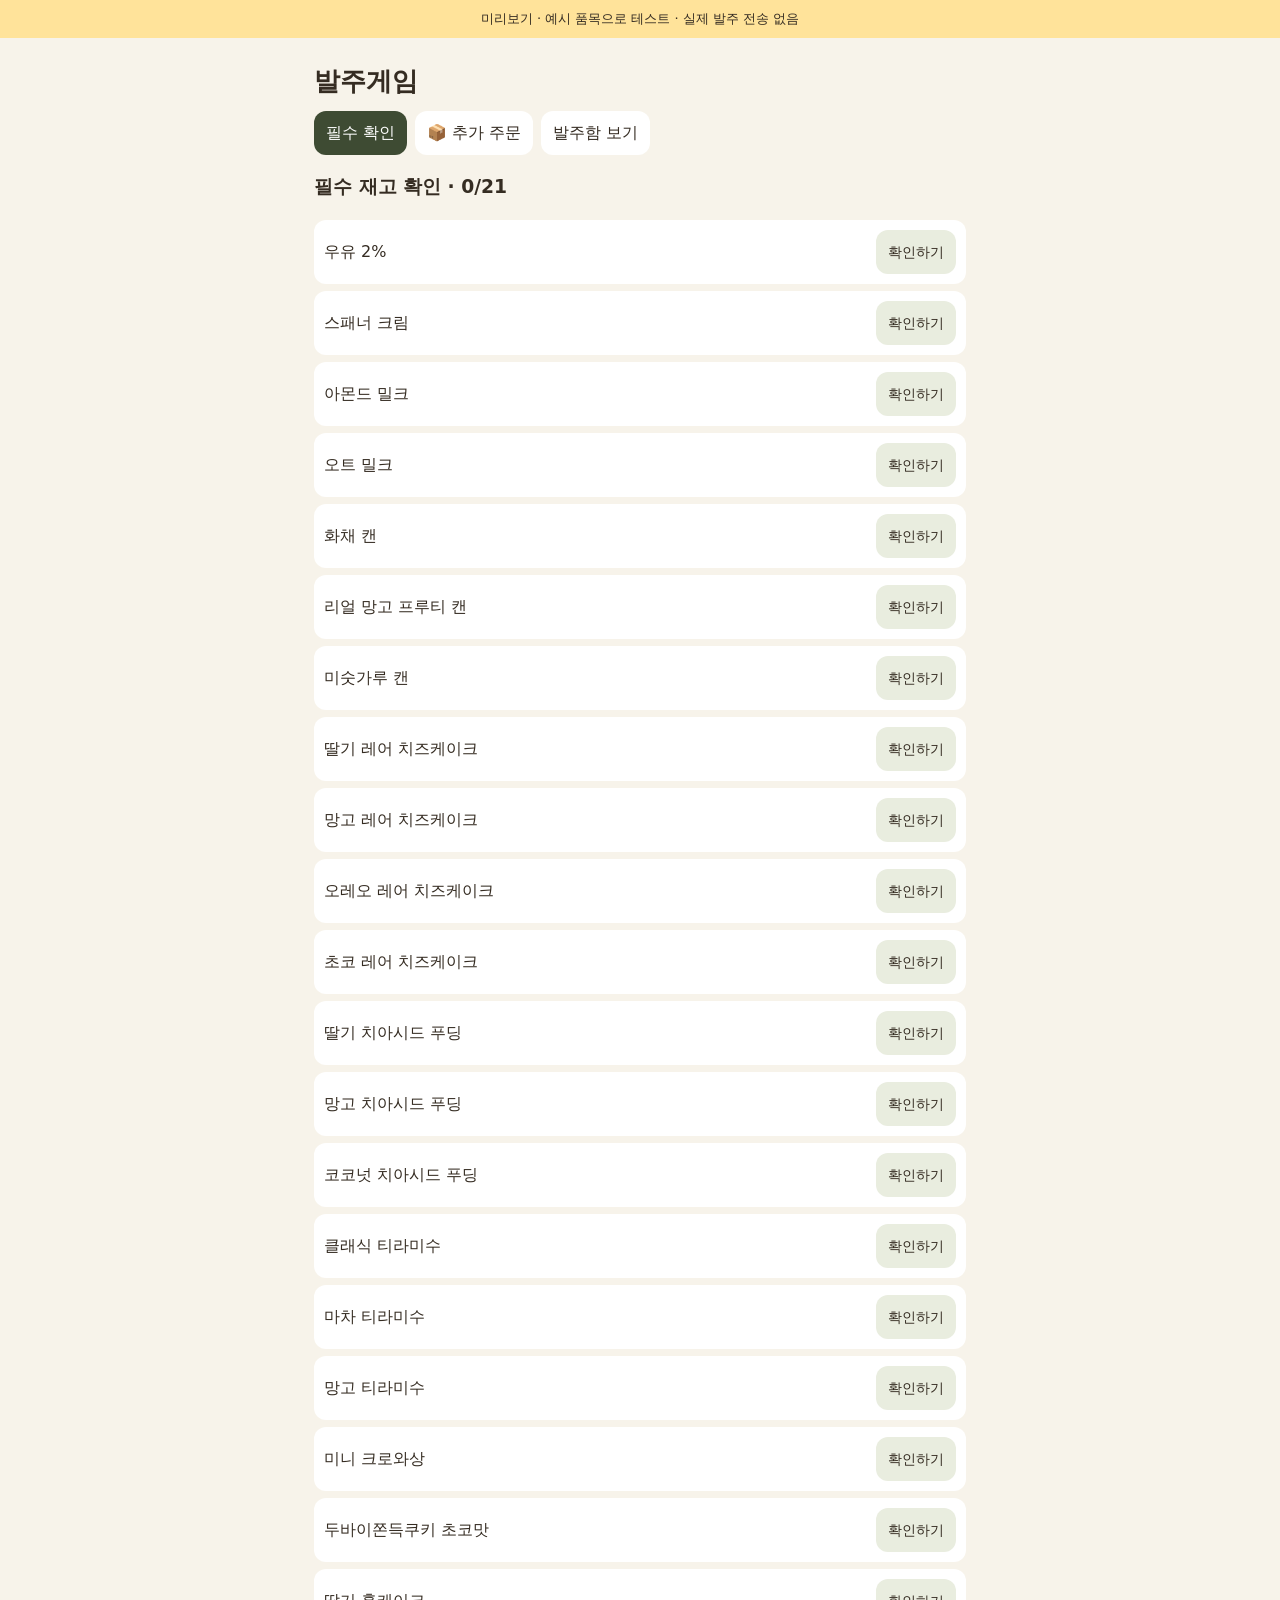
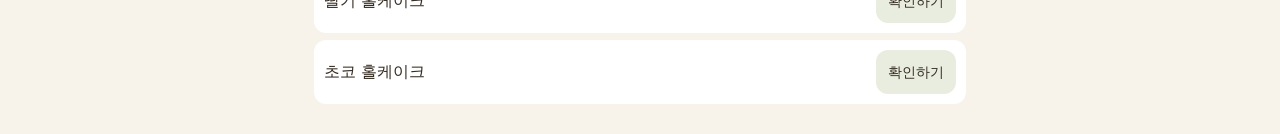
==== order-game-demo/index.html @ 3f149165 "Add isolated mobile order-game demo for review" ====
<!doctype html>
<html lang="ko">
<meta charset="utf-8">
<meta name="viewport" content="width=device-width, initial-scale=1">
<title>Kream 발주게임 미리보기</title>
<style>
*{box-sizing:border-box}body{margin:0;background:#f7f3ea;color:#352c22;font:16px/1.5 system-ui,sans-serif}main{width:min(100%,680px);padding:14px;margin:auto}h1{margin:10px 0;font-size:26px}h3{overflow-wrap:anywhere}button{cursor:pointer}header{background:#ffe39a;padding:9px;text-align:center;font-size:13px}.tabs{display:flex;flex-wrap:wrap;gap:8px;margin-bottom:14px}.tabs button,.basket,.check{font:inherit;border:0;min-height:44px;border-radius:12px;background:#fff;padding:8px 12px;color:inherit}.tabs [aria-pressed=true],.basket{background:#3e4b33;color:#fff}.rows{display:grid;gap:7px;padding:0;list-style:none}.rows li{background:white;border-radius:12px;padding:10px;display:grid;grid-template-columns:minmax(0,1fr) auto;gap:8px;align-items:center;overflow-wrap:anywhere}.check{background:#e9eddf;font-size:14px}.check[aria-pressed=true]{background:#3e4b33;color:#fff}dialog{width:min(440px,calc(100% - 24px));max-height:85vh;border:0;border-radius:18px;padding:18px;color:inherit}#view{min-width:0}.so-pic{display:grid;place-items:center;background:#f1eadc}
</style>
<header>미리보기 · 예시 품목으로 테스트 · 실제 발주 전송 없음</header>
<main>
<h1>발주게임</h1>
<nav class="tabs" aria-label="발주 메뉴"><button id="required" aria-pressed="true">필수 확인</button><button id="extra" aria-pressed="false">📦 추가 주문</button><button class="basket" id="basket">발주함 보기</button></nav>
<div id="view"></div>
</main>
<dialog id="cart"><h2>발주함</h2><ul id="basket-items" class="rows"></ul><form method="dialog"><button class="check">닫기</button></form></dialog>
<script type="module">
import {renderSupplies} from './supplies-order.mjs';
import {isRequiredOrderItem} from './required-order-items.mjs';
const inventory = {
  '원재료·음료': ['우유 2%','스패너 크림','아몬드 밀크','오트 밀크','화채 캔','리얼 망고 프루티 캔','미숫가루 캔','콜드브루','유자 페이스트','다이제스티브'],
  '디저트': ['딸기 레어 치즈케이크','망고 레어 치즈케이크','오레오 레어 치즈케이크','초코 레어 치즈케이크','딸기 치아시드 푸딩','망고 치아시드 푸딩','코코넛 치아시드 푸딩','클래식 티라미수','마차 티라미수','망고 티라미수','미니 크로와상','두바이쫀득쿠키 초코맛','딸기 홀케이크','초코 홀케이크','피칸쿠키','말차 두바이쫀득쿠키','플레인 사워도우'],
  '포장·소모품': ['12oz 핫컵 흰색 뚜껑','16oz 투명 아이스컵','소형 손잡이 종이봉투','영수증 용지','삼각김밥 라벨스티커','스카치테이프']
};
const products = Object.entries(inventory).flatMap(([category,names]) => names.map(name_ko=>({id:name_ko,name_ko,category,unit_confirmed:true})));
const checked = new Set(), quantities = new Map();
const $ = selector=>document.querySelector(selector);
const esc = x=>String(x??'').replace(/[&<>"']/g,c=>({'&':'&amp;','<':'&lt;','>':'&gt;','"':'&quot;',"'":'&#39;'}[c]));
const unit = p=>p.category==='포장·소모품'?'박스':p.name_ko.includes('콜드브루')?'케이스':p.name_ko.includes('두바이')?'반 박스':p.name_ko==='피칸쿠키'?'봉':'개';
const updateBasket=()=>{$('#basket').textContent='발주함 보기'+(quantities.size?' · '+quantities.size+'개':'');};
function openBasket(){
  $('#basket-items').innerHTML=[...quantities].map(([p,q])=>'<li>'+esc(p.name_ko)+' <b>'+q+' '+unit(p)+'</b></li>').join('')||'<li>담은 품목이 없어요.</li>';
  $('#cart').showModal();
}
function show(extra){
  $('#extra').setAttribute('aria-pressed',extra);
  $('#required').setAttribute('aria-pressed',!extra);
  const host=$('#view');
  if(extra){
    renderSupplies(host,{items:products.filter(p=>!isRequiredOrderItem(p)),t:ko=>ko,esc,name:p=>p.name_ko,unitLabel:unit,picture:p=>p.category==='포장·소모품'?'📦':'＋',getQty:p=>quantities.get(p)||0,setQty:(p,q)=>{if(q)quantities.set(p,q);else quantities.delete(p);updateBasket();},qtyStep:()=>1,qtyDisplay:(p,q)=>q+' '+unit(p),openBasket});
    return;
  }
  const required=products.filter(isRequiredOrderItem);
  host.innerHTML='<h3>필수 재고 확인 · '+checked.size+'/'+required.length+'</h3><ul class="rows">'+required.map(p=>'<li><span>'+esc(p.name_ko)+'</span><button class="check" data-check="'+esc(p.id)+'" aria-pressed="'+checked.has(p.id)+'">'+(checked.has(p.id)?'✓ 확인 완료':'확인하기')+'</button></li>').join('')+'</ul>';
  host.onclick=e=>{const id=e.target.dataset.check;if(!id)return;if(checked.has(id))checked.delete(id);else checked.add(id);show(false);};
}
$('#required').onclick=()=>show(false);
$('#extra').onclick=()=>show(true);
$('#basket').onclick=openBasket;
show(false);
</script>
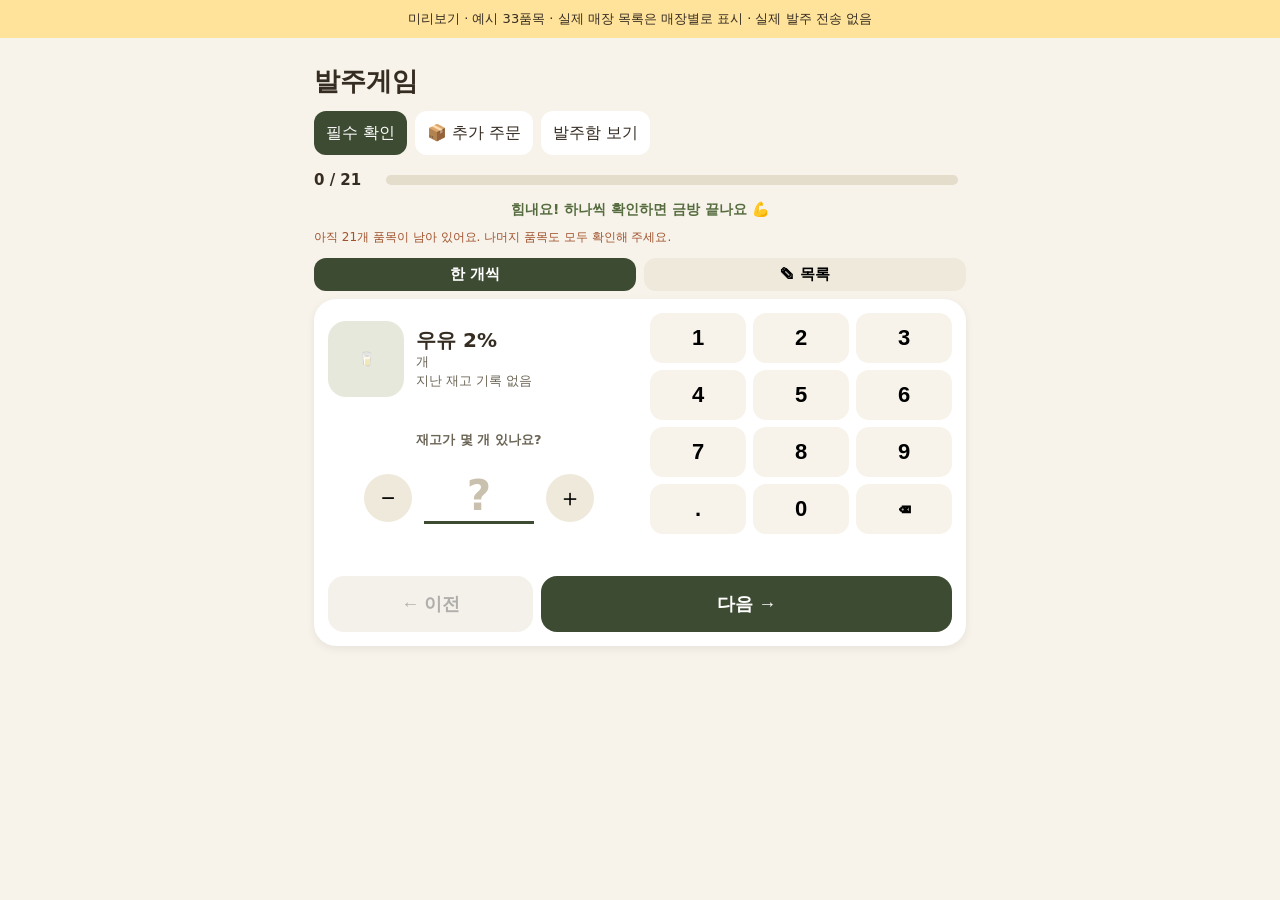
==== commit 2b6b7de4: "Use stock-count keypad in order game demo" ====
--- a/order-game-demo/index.html
+++ b/order-game-demo/index.html
@@ -6,7 +6,7 @@
 <style>
 *{box-sizing:border-box}body{margin:0;background:#f7f3ea;color:#352c22;font:16px/1.5 system-ui,sans-serif}main{width:min(100%,680px);padding:14px;margin:auto}h1{margin:10px 0;font-size:26px}h3{overflow-wrap:anywhere}button{cursor:pointer}header{background:#ffe39a;padding:9px;text-align:center;font-size:13px}.tabs{display:flex;flex-wrap:wrap;gap:8px;margin-bottom:14px}.tabs button,.basket,.check{font:inherit;border:0;min-height:44px;border-radius:12px;background:#fff;padding:8px 12px;color:inherit}.tabs [aria-pressed=true],.basket{background:#3e4b33;color:#fff}.rows{display:grid;gap:7px;padding:0;list-style:none}.rows li{background:white;border-radius:12px;padding:10px;display:grid;grid-template-columns:minmax(0,1fr) auto;gap:8px;align-items:center;overflow-wrap:anywhere}.check{background:#e9eddf;font-size:14px}.check[aria-pressed=true]{background:#3e4b33;color:#fff}dialog{width:min(440px,calc(100% - 24px));max-height:85vh;border:0;border-radius:18px;padding:18px;color:inherit}#view{min-width:0}.so-pic{display:grid;place-items:center;background:#f1eadc}
 </style>
-<header>미리보기 · 예시 품목으로 테스트 · 실제 발주 전송 없음</header>
+<header>미리보기 · 예시 33품목 · 실제 매장 목록은 매장별로 표시 · 실제 발주 전송 없음</header>
 <main>
 <h1>발주게임</h1>
 <nav class="tabs" aria-label="발주 메뉴"><button id="required" aria-pressed="true">필수 확인</button><button id="extra" aria-pressed="false">📦 추가 주문</button><button class="basket" id="basket">발주함 보기</button></nav>
@@ -14,15 +14,524 @@
 </main>
 <dialog id="cart"><h2>발주함</h2><ul id="basket-items" class="rows"></ul><form method="dialog"><button class="check">닫기</button></form></dialog>
 <script type="module">
-import {renderSupplies} from './supplies-order.mjs';
-import {isRequiredOrderItem} from './required-order-items.mjs';
+const compact = value => String(value ?? '').toLowerCase().replace(/[\s·%()_-]+/g, '');
+
+function isRequiredOrderItem(product) {
+  if (!product.unit_confirmed || product.category === '키친 발주') return false;
+  const ko = compact(product.name_ko);
+  const en = compact(product.name_en);
+  const group = compact(product.subgroup);
+  const dubai = /두바이쫀득|두쫀쿠/.test(ko) || /dubai.*(?:chewy|cookie)/.test(en);
+  if (dubai) return !/말차|녹차|쑥|matcha|greentea|mugwort/.test(ko + en) &&
+    (/초코|초콜릿|오리지널|choc|original/.test(ko + en) || /^(두바이쫀득쿠키|두쫀쿠)$/.test(ko));
+  return /^(우유(?:2)?|스패너크림|아몬드밀크|오트밀크|화채캔|리얼망고프루티캔|미숫가루캔)$/.test(ko) ||
+    /^(?:2milk|milk2|spannere?cream|almondmilk|oatmilk|hwachaecan|realmangofruitycan|misugarucan)$/.test(en) ||
+    /레어치즈케(이크|익)|치아[씨시]드|미니크로[와아]상|크로[와아]상미니|홀케(이크|익)/.test(ko + group) ||
+    /rarecheesecake|chiaseed|minicroissant|wholecake/.test(en) ||
+    (!/크림밤|치즈케(이크|익)|베이스|크림|음료제조용|kreambomb|cheesecake|base|cream/.test(ko + en) &&
+      /티라미수|tiramisu/.test(ko + en + group));
+}
+
+function isSupplyOrderItem(product) {
+  return /포장|소모품/.test(String(product.category ?? "") + String(product.subgroup ?? ""));
+}
+const STYLE_ID = 'supplies-order-style';
+const CSS = `
+.so{min-width:0;max-width:100%}.so-kinds{display:flex;flex-wrap:wrap;gap:6px;margin-bottom:8px}.so-kinds button{border:1px solid #e4ddcc;border-radius:999px;padding:7px 10px;background:white;color:#443a2e;font:inherit;font-size:.85rem;min-height:40px}.so-kinds button[aria-pressed=true]{background:#3e4b33;color:white;border-color:#3e4b33}
+.so-top{display:flex;align-items:center;gap:8px;margin:0 0 10px}
+.so-top button{border:0;border-radius:12px;padding:8px 12px;background:#fff;box-shadow:0 1px 4px #0001;font-weight:800}
+.so-top h3{margin:0;font-size:18px}
+.so-filters{display:grid;grid-template-columns:2fr 1fr;gap:8px;margin:0 0 12px}.so-filters input,.so-filters select{width:100%;min-width:0;padding:10px;border:1px solid #e4ddcc;border-radius:9px;background:white;color:inherit;font:inherit}.so-filters [hidden],.so [hidden]{display:none}.so-basket{position:sticky;bottom:8px}.so-name{overflow-wrap:anywhere}@media(max-width:400px){.so-row{grid-template-columns:32px minmax(0,1fr) auto;gap:6px}.so-pic{width:32px;height:32px}.so-act{grid-column:2/4;justify-content:flex-end}.so-act .need{padding:8px;font-size:13px;min-height:44px}}
+.so-help{margin:0 0 10px;color:#6b6555;font-size:13px}
+.so-group{margin:12px 0 6px;padding:6px 10px;border-radius:10px;background:#efe9dc;font-weight:800;font-size:14px}
+.so-row{display:grid;grid-template-columns:44px minmax(0,1fr) auto;gap:10px;align-items:center;background:#fff;border-radius:14px;padding:8px 10px;margin:6px 0;box-shadow:0 1px 3px #0001}
+.so-row.on{outline:2px solid #e8583a;background:#fff6f2}
+.so-pic{width:44px;height:44px;border-radius:10px;overflow:hidden}
+.so-pic img{width:100%;height:100%;object-fit:cover}
+.so-name{font-weight:800;font-size:15px}
+.so-name small{display:block;font-weight:600;color:#6b6555;font-size:12px}
+.so-act{display:flex;align-items:center;gap:6px}
+.so-act .need{border:0;border-radius:12px;padding:10px 12px;background:#e8583a;color:#fff;font-weight:800;font-size:14px;white-space:nowrap}
+.so-act .less{border:0;border-radius:10px;width:34px;height:34px;background:#efe9dc;font-size:18px;font-weight:800}
+.so-act b{min-width:34px;text-align:center}
+.so-basket{margin-top:12px;width:100%;height:46px;border:0;border-radius:14px;background:#3e4b33;color:#fff;font-size:16px;font-weight:800}
+`;
+function ensureStyle() {
+  if (typeof document === 'undefined' || document.getElementById(STYLE_ID)) return;
+  const el = document.createElement('style'); el.id = STYLE_ID; el.textContent = CSS; document.head.appendChild(el);
+}
+function renderSupplies(host, c) {
+  ensureStyle();
+  const {t, esc} = c;
+  const categories = [...new Set(c.items.map(p => p.category).filter(Boolean))];
+  let search = '', category = '', kind = 'all';
+  const applyFilters = () => {
+    const query = search.trim().toLowerCase().replace(/\s/g, '');
+    let visible = 0;
+    host.querySelectorAll('[data-so-group]').forEach(group => {
+      let matches = 0;
+      group.querySelectorAll('[data-so-row]').forEach(row => {
+        row.hidden = (kind !== 'all' && kind !== row.dataset.kind) || Boolean(category && row.dataset.category !== category) || !row.dataset.search.includes(query);
+        if (!row.hidden) matches++;
+      });
+      group.hidden = matches === 0;
+      visible += matches;
+    });
+    host.querySelector('[data-so-empty]').hidden = visible > 0;
+  };
+  const draw = () => {
+    const groups = [];
+    c.items.forEach(p => { const k = [p.category, p.subgroup].filter(Boolean).join(' · '); let g = groups.find(x => x.k === k); if (!g) groups.push(g = {k, list: []}); g.list.push(p); });
+    const dis = c.locked || c.preview ? 'disabled' : '';
+    const n = c.items.filter(p => c.getQty(p) > 0).length;
+    host.innerHTML = `<div class="so"><div class="so-top"><h3>📦 ${t('추가 주문', 'Extra order')}</h3></div>
+      <p class="so-help">${t('필요한 품목만 골라 주세요. 버튼을 누를 때마다 발주 단위로 하나씩 담겨요.', 'Choose what you need. Each tap adds one ordering increment.')}</p>
+      <div class="so-kinds" role="group" aria-label="${t('품목 종류','Item type')}">${[['all',t('전체','All')],['food',t('식재료·메뉴','Food & ingredients')],['supply',t('소모품·포장','Supplies & packaging')]].map(([key,label])=>`<button data-so="kind" data-kind="${key}" aria-pressed="${kind===key}">${esc(label)}</button>`).join('')}</div><div class="so-filters"><input data-so-search type="search" aria-label="${t('품목 검색','Search items')}" placeholder="${t('품목 검색','Search items')}" value="${esc(search)}"><select data-so-category aria-label="${t('카테고리','Category')}"><option value="">${t('전체 카테고리','All categories')}</option>${categories.map(value => `<option value="${esc(value)}" ${category===value?'selected':''}>${esc(value)}</option>`).join('')}</select></div>
+      ${groups.map(g => `<section data-so-group><div class="so-group">${esc(g.k)} · ${g.list.length}</div>${g.list.map(p => { const q = c.getQty(p), way = c.onTheWay?.(p);
+        return `<div data-so-row data-kind="${isSupplyOrderItem(p)?'supply':'food'}" data-category="${esc(p.category || '')}" data-search="${esc(`${p.name_ko || ''} ${p.name_en || ''} ${c.name(p)}`.toLowerCase().replace(/\s/g, ''))}" class="so-row ${q > 0 ? 'on' : ''}"><div class="so-pic">${c.picture(p)}</div><div class="so-name">${esc(c.name(p))}<small>${esc(c.unitLabel(p))}${way ? ' · ' + esc(t(`${way.date} 도착 예정분 있음`, `arriving ${way.date}`)) : ''}</small></div>
+          <div class="so-act">${q > 0 ? `<button class="less" data-so="less" data-id="${esc(p.id)}" ${dis} aria-label="${t('하나 빼기', 'one less')}">−</button><b>${esc(c.qtyDisplay(p, q))}</b>` : ''}<button class="need" data-so="need" data-id="${esc(p.id)}" ${dis}>${t('더 필요해요!', 'Need more!')}</button></div></div>`;  }).join('')}</section>`).join('')}
+      <p data-so-empty hidden>${t('찾는 품목이 없어요.', 'No matching items.')}</p>
+      <button class="so-basket" data-so="basket">🛒 ${t(`발주함 보기${n ? ` · ${n}개` : ''}`, `Open basket${n ? ` · ${n}` : ''}`)}</button></div>`;
+    host.querySelector('[data-so-search]').oninput = event => { search = event.target.value; applyFilters(); };
+    host.querySelector('[data-so-category]').onchange = event => { category = event.target.value; applyFilters(); };
+    applyFilters();
+  };
+  host.onclick = e => {
+    const b = e.target.closest('button[data-so]'); if (!b || b.disabled) return;
+    if (b.dataset.so === 'kind') {
+      kind = b.dataset.kind;
+      host.querySelectorAll('[data-so="kind"]').forEach(button => button.setAttribute('aria-pressed', String(button === b)));
+      applyFilters();
+      return;
+    }
+    if (b.dataset.so === 'basket') return c.openBasket();
+    const p = c.items.find(x => x.id === b.dataset.id); if (!p) return;
+    const step = c.qtyStep(p) || 1, q = c.getQty(p);
+    c.setQty(p, Math.min(Math.floor(100000 / step) * step, Math.max(0, Math.round((q + (b.dataset.so === 'need' ? step : -step)) * 1000) / 1000)));
+    draw();
+  };
+  draw();
+}
 const inventory = {
   '원재료·음료': ['우유 2%','스패너 크림','아몬드 밀크','오트 밀크','화채 캔','리얼 망고 프루티 캔','미숫가루 캔','콜드브루','유자 페이스트','다이제스티브'],
   '디저트': ['딸기 레어 치즈케이크','망고 레어 치즈케이크','오레오 레어 치즈케이크','초코 레어 치즈케이크','딸기 치아시드 푸딩','망고 치아시드 푸딩','코코넛 치아시드 푸딩','클래식 티라미수','마차 티라미수','망고 티라미수','미니 크로와상','두바이쫀득쿠키 초코맛','딸기 홀케이크','초코 홀케이크','피칸쿠키','말차 두바이쫀득쿠키','플레인 사워도우'],
   '포장·소모품': ['12oz 핫컵 흰색 뚜껑','16oz 투명 아이스컵','소형 손잡이 종이봉투','영수증 용지','삼각김밥 라벨스티커','스카치테이프']
 };
 const products = Object.entries(inventory).flatMap(([category,names]) => names.map(name_ko=>({id:name_ko,name_ko,category,unit_confirmed:true})));
-const checked = new Set(), quantities = new Map();
+const {createStepState,renderOrderSteps}=(()=>{
+// Toronto operating day ends at 3 AM; unfinished morning tasks transfer at 5 PM.
+function countPhase(now = new Date()) {
+  const hour = Number(new Intl.DateTimeFormat('en-CA', {timeZone:'America/Toronto', hour:'numeric', hourCycle:'h23'}).format(now));
+  const handover = hour >= 17 || hour < 3;
+  return {handover, defaultShift: handover ? 'closing' : 'morning'};
+}
+function countProgress(ids, done, failed = new Set()) {
+  const required = [...new Set(ids || [])];
+  const remaining = required.filter(id => !done.has(id) || failed.has(id));
+  return {total:required.length, completed:required.length-remaining.length, remaining, complete:required.length>0 && remaining.length===0};
+}
+function closingCarryover(products, carried, {now, isMorning, isCounted}) {
+  if (!countPhase(now).handover) return new Set();
+  for (const p of products) if (isMorning(p) && !isCounted(p)) carried.add(p.id);
+  return carried;
+}
+// 매장 발주 · 한 개씩 보기
+// 카테고리 안에서 품목을 하나씩 보여주고, 재고 숫자만 넣으면 자동 주문수량이 발주함에 들어가고 (화면에는 안 보임),
+// "다음"을 누르면 저장하고 다음 품목으로 넘어가요. 이전으로 가거나 목록에서 골라 고칠 수 있어요.
+// 상태(state)는 app.mjs가 들고 있어서, 화면이 다시 그려져도 보던 품목이 유지돼요.
+
+const STYLE_ID = 'order-steps-style';
+const CSS = `
+.os{grid-column:1/-1;max-width:520px;width:100%;margin:0 auto 96px;touch-action:manipulation}
+.os *{box-sizing:border-box}
+.os-shift{display:grid;grid-template-columns:1fr 1fr;gap:8px;margin-bottom:8px}
+.os-shift button{border:0;border-radius:14px;padding:8px 6px;font-size:15px;font-weight:800;background:#fff;box-shadow:0 1px 4px #0001;color:#3b382f}
+.os-shift button small{display:block;font-size:11px;font-weight:600;color:#6b6555;margin-top:2px}
+.os-shift button[aria-pressed=true]{background:#3e4b33;color:#fff}
+.os-shift button[aria-pressed=true] small{color:#dfe6d6}
+.os-head{display:flex;align-items:center;gap:8px;margin:2px 0 6px}
+.os-count{font-weight:800;font-size:15px;min-width:64px}
+.os-bar{flex:1;height:10px;border-radius:99px;background:#e4ddcc;overflow:hidden}
+.os-bar i{display:block;height:100%;background:linear-gradient(90deg,#9fc48a,#3e4b33);border-radius:99px;transition:width .3s}
+.os-tools{display:flex;gap:8px;margin-bottom:8px}
+.os-tools button{flex:1;border:0;border-radius:12px;padding:7px;background:#efe9db;font-size:15px;font-weight:600}
+.os-tools button[aria-pressed=true]{background:#3e4b33;color:#fff}
+.os-card{background:#fff;border-radius:22px;padding:14px;box-shadow:0 3px 10px #0001;text-align:center}
+.os-card.in{animation:os-in .22s ease}
+@keyframes os-in{from{transform:translateX(36px);opacity:0}to{transform:none;opacity:1}}
+.os-top{display:flex;gap:12px;align-items:center;text-align:left}
+.os-pic{flex:none;width:76px;height:76px;border-radius:18px;overflow:hidden;display:grid;place-items:center;font-size:14px;font-weight:700;background:#e6e8dc}
+.os-pic img{width:100%;height:100%;object-fit:cover}
+.os-name{font-size:20px;font-weight:800;line-height:1.2}
+.os-unit,.os-last{font-size:13px;color:#6b6555}
+.os-label{font-size:13px;font-weight:700;color:#6b6555;margin-top:12px}
+.os-num{display:flex;align-items:center;justify-content:center;gap:12px;margin:2px 0}
+.os-num output{display:block;min-width:110px;height:auto;min-height:0;padding:0;margin:0;background:none;border:0;border-radius:0;border-bottom:3px solid #3e4b33;font-size:42px;font-weight:800;line-height:1.15;text-align:center}
+.os-num output.empty{color:#c9c1ae}
+.os-num button,.os-order button{width:48px;height:48px;border-radius:50%;border:0;background:#efe9db;font-size:24px}
+.os-pad{display:grid;grid-template-columns:repeat(3,1fr);gap:7px;margin-top:10px}
+.os-pad button{height:50px;border:0;border-radius:13px;background:#f7f3ea;font-size:22px;font-weight:600}
+.os-pad button:active,.os-num button:active,.os-order button:active{transform:scale(.95)}
+.os-order{display:flex;align-items:center;justify-content:space-between;gap:10px;margin-top:12px;padding:10px 12px;border-radius:16px;background:#fdf1e7}
+.os-order b{font-size:15px;text-align:left}
+.os-order small{display:block;font-weight:500;color:#a0522d}
+.os-order .qty{display:flex;align-items:center;gap:8px}
+.os-order .qty span{min-width:44px;font-size:26px;font-weight:800}
+.os-nav{display:grid;grid-template-columns:1fr 2fr;gap:8px;margin-top:12px}
+.os-nav button{height:56px;border:0;border-radius:16px;font-size:18px;font-weight:700}
+.os-prev{background:#e4ddcc;color:#3b382f}
+.os-next{background:#3e4b33;color:#fff}
+.os-nav button:disabled{opacity:.4}
+.os-warn{font-size:12px;color:#a0522d;min-height:16px;margin-top:6px}
+.os-cheer{font-size:14px;font-weight:700;color:#566c3f;text-align:center;margin:8px 0}.os-list{background:#fff;border-radius:18px;box-shadow:0 3px 10px #0001;overflow:hidden}
+.os-row{display:grid;grid-template-columns:1fr auto 44px;gap:10px;align-items:center;width:100%;border:0;border-bottom:1px solid #f0ebe0;background:none;padding:12px 14px;text-align:left;font-size:15px}
+.os-row:last-child{border-bottom:0}
+.os-row.on{outline:2px solid #81715f;outline-offset:-2px}.os-row.checked{background:#edf6e9;border-left:4px solid #6b9259}.os-row.pending{background:#fff2e4;border-left:4px solid #d49345}.os-row .os-check-label{display:block;font-size:11px;margin-top:3px}.os-row.checked .os-check-label{color:#3e6b31}.os-row.pending .os-check-label{color:#8b571b}
+.os-row small{color:#6b6555;font-size:12px;white-space:nowrap}
+.os-row em{font-style:normal;font-weight:700;white-space:nowrap}
+.os-win{text-align:center;background:#fff;border-radius:22px;padding:26px 14px;box-shadow:0 3px 10px #0001}
+.os-win .big{font-size:58px}
+.os-win h3{font-size:22px;margin:6px 0}
+.os-win p{color:#6b6555;margin:4px 0 12px}
+.os-win button{width:100%;margin-top:8px;border:0;border-radius:16px;padding:15px;font-size:17px;font-weight:700;background:#e4ddcc}
+.os-win button.primary{background:#3e4b33;color:#fff}
+.os-toast{position:fixed;left:50%;top:max(14px,env(safe-area-inset-top));transform:translateX(-50%);background:#3e4b33;color:#fff;font-weight:800;font-size:17px;padding:12px 18px;border-radius:999px;box-shadow:0 6px 18px #0003;z-index:3000;white-space:nowrap;max-width:92vw;overflow:hidden;text-overflow:ellipsis;animation:os-toast 1.4s ease forwards;pointer-events:none}
+@keyframes os-toast{0%{opacity:0;transform:translate(-50%,10px) scale(.9)}12%{opacity:1;transform:translate(-50%,0) scale(1.04)}80%{opacity:1}100%{opacity:0;transform:translate(-50%,-14px)}}
+.os-win .praise{font-size:17px;font-weight:700;color:#3e4b33;margin:6px 0 2px}
+.os-win .time{font-size:14px;color:#6b6555}
+.os-win button.done{background:linear-gradient(135deg,#ed522e,#f08a4b);color:#fff;font-size:20px;padding:18px}
+.os-yn{display:grid;grid-template-columns:1fr 1fr;gap:10px;margin-top:14px}
+.os-yn button{height:120px;border:0;border-radius:20px;font-size:20px;font-weight:800;display:flex;flex-direction:column;align-items:center;justify-content:center;gap:6px;box-shadow:0 2px 6px #0001}
+.os-yn button i{font-style:normal;font-size:38px}
+.os-yn small{font-size:12px;font-weight:600;opacity:.8}
+.os-yn.many{grid-template-columns:repeat(auto-fit,minmax(88px,1fr))}
+.os-yn.many button{height:96px;font-size:17px;background:#f3efe4;color:#3b382f}
+.os-yn.many button.on{background:#e3efd9}
+.os-yn.three{grid-template-columns:repeat(3,1fr)}
+.os-yn.three button{height:110px;font-size:17px}
+.os-yn .half{background:#fbefc9;color:#7a5a12}
+.os-way{margin-top:10px;padding:10px 12px;border-radius:14px;background:#e9f0fb;color:#2c4a73;font-size:14px;font-weight:700}
+.os-yn .yes{background:#e3efd9;color:#2f4a22}
+.os-yn .no{background:#fbe1d8;color:#8a2f12}
+.os-yn button.on{outline:4px solid #3e4b33}
+@media(min-width:900px){.os{max-width:760px}.os-card{display:grid;grid-template-columns:1fr 1fr;gap:4px 20px;align-items:center;text-align:center}.os-card .os-top{grid-column:1}.os-card .os-label{grid-column:1}.os-card .os-num{grid-column:1}.os-card .os-pad,.os-card .os-yn{grid-column:2;grid-row:1 / span 3;margin-top:0}.os-card .os-warn,.os-card .os-nav{grid-column:1 / -1}}
+.os-pop{position:fixed;left:50%;top:40%;font-size:42px;pointer-events:none;animation:os-pop .7s ease forwards;z-index:3000}
+@keyframes os-pop{0%{opacity:0;transform:translate(-50%,-30%) scale(.6)}30%{opacity:1;transform:translate(-50%,-50%) scale(1.15)}100%{opacity:0;transform:translate(-50%,-90%)}}
+`;
+
+function ensureStyle() {
+  if (typeof document === 'undefined' || document.getElementById(STYLE_ID)) return;
+  const el = document.createElement('style');
+  el.id = STYLE_ID;
+  el.textContent = CSS;
+  document.head.appendChild(el);
+}
+
+
+// 칭찬 문구 (한국어, English)
+const PRAISE = [
+  ['좋아요! 👍', 'Nice! 👍'], ['숫자 요정 등장 ✨', 'Number fairy! ✨'], ['계산기보다 빠름 🧮', 'Faster than a calculator 🧮'],
+  ['오, 프로의 냄새 👃', 'Smells like a pro 👃'], ['재고가 떨고 있어요 😆', 'The stock is shaking 😆'], ['정확도 100% (아마도) 🎯', '100% accurate (probably) 🎯'],
+  ['이 구역 재고왕 👑', 'Stock royalty 👑'], ['크림 사장님이 좋아합니다 🍰', 'The boss approves 🍰'], ['다음 거 덤벼 🥊', 'Bring on the next one 🥊'],
+  ['손가락 워밍업 완료 💪', 'Fingers warmed up 💪'], ['눈썰미 무엇? 👀', 'Eagle eyes 👀'], ['오늘도 한 건 해결 ✅', 'Another one done ✅']
+];
+const FAST = [['⚡ 번개 손!', '⚡ Lightning hands!'], ['손가락에 모터 달았어요? 🏎️', 'Motor in those fingers? 🏎️'], ['눈 깜빡할 새 끝 😳', 'Done in a blink 😳']];
+const STREAK = {5: ['🔥 5연속! 멈출 수 없다', '🔥 5 in a row!'], 10: ['🔥🔥 10연속! 전설의 시작', '🔥🔥 10 in a row! Legendary'], 20: ['🔥🔥🔥 20연속! 기네스에 연락할까요?', '🔥🔥🔥 20 in a row! Calling Guinness']};
+const SPEED = [
+  [3, '🚀', '전설의 손가락! 이 속도면 재고가 알아서 줄 서요', 'Legendary! The stock lines up by itself'],
+  [6, '⚡', '번개처럼 끝! 오늘 커피는 사장님이… 아마도?', 'Lightning fast! Coffee is on the boss… maybe?'],
+  [12, '😎', '깔끔하게 끝! 재고 장인 인정합니다', 'Clean finish! Certified stock master'],
+  [Infinity, '🐢', '천천히, 정확하게! 거북이가 이긴 거 아시죠?', 'Slow and steady wins the race!']
+];
+const ENCOURAGEMENT = [
+ ['힘내요! 하나씩 확인하면 금방 끝나요 💪','You’ve got this! One item at a time 💪'],
+ ['잘하고 있어요! 확인한 만큼 매장이 든든해져요 🌟','Doing great! Every check helps the store 🌟'],
+ ['조금만 더 힘내요! 남은 품목도 같이 확인해요 🙌','Keep going! Let’s check the remaining items 🙌'],
+ ['천천히, 정확하게! 오늘도 고마워요 💚','Slow and steady! Thank you for your work today 💚'],
+ ['하나 더 확인 완료! 차근차근 잘하고 있어요 ✨','One more checked! You’re making progress ✨'],
+ ['끝이 가까워지고 있어요! 놓친 품목도 살펴봐요 👀','Getting closer! Check for anything missed 👀'],
+ ['오늘의 재고 요정, 응원해요! 🧚','Cheering for today’s stock fairy! 🧚'],
+ ['힘내요! 꼼꼼한 확인이 내일을 편하게 해줘요 ☀️','Keep it up! Careful checks make tomorrow easier ☀️']
+];
+const pick = list => list[Math.floor(Math.random() * list.length)];
+function timeText(secs, t) { return secs >= 60 ? `${Math.floor(secs / 60)}${t('분', 'm')} ${secs % 60}${t('초', 's')}` : `${secs}${t('초', 's')}`; }
+
+/** app.mjs가 한 번 만들어서 계속 들고 있는 상태 */
+function createStepState(store, today) {
+  const memoryKey = `kream-count-${store}-${today}`;
+  let remembered = [];
+  try { remembered = JSON.parse(localStorage.getItem(memoryKey) || '[]'); } catch { /* 무시 */ }
+  return {
+    memoryKey, store, today,
+    key: '',            // 보고 있는 카테고리 (바뀌면 처음부터)
+    index: 0,           // 보고 있는 품목 순서
+    view: 'one',        // 'one' 한 개씩 | 'list' 목록에서 고치기
+    edited: new Set(),
+    typed: {},          // 품목 id → 입력 중인 재고 글자
+    order: {},          // 품목 id → 직접 바꾼 주문수량
+    done: new Set(remembered), // 오늘 센 품목
+    failed: new Set(),
+    lastShown: '',      // 애니메이션용
+    streak: 0,
+    startedAt: 0,      // 이 카테고리 첫 입력 시간
+    lastNext: 0,       // 마지막 '다음' 누른 시간
+    counts: 0,         // 이 카테고리에서 센 개수
+    queue: Promise.resolve(),
+  };
+}
+
+/**
+ * host 안에 한 개씩 보기를 그립니다.
+ * c: {state, items, key, title, t, esc, name, unitLabel, picture, lastStock(p), parse(p,text),
+ *     suggest(p, stored|null) → 주문수량|null, getQty(p), setQty(p,q), qtyStep(p), qtyDisplay(p,q),
+ *     saveStock(p, stored) → Promise, locked, preview, nextCategory → 이름|null, goNextCategory(), openBasket(),
+ *     showGrid(), shift/shiftCounts/setShift/otherShiftHere: 낮·마감 나누기, bagMode(p) 티백 1봉지/반봉지/없음, yesNoText(p) 있다/없다 버튼 글자, yesNoQty(p) 없을 때 주문할 양, countPrompt(p) 숫자 칸 질문 (예: 몇 병 있나요?), choices(p) → [[값, 글자, 아이콘]] 고르기 버튼 (예: 콜드브루 반 통/1통/2통), onTheWay(p) → {date}|null 이미 주문해서 오는 중, yesNo(p) → true면 '한 박스 있다/없다' 버튼 (포장·소모품), allIds: 이 매장 전체 품목 id (모두 끝나면 🏆)}
+ */
+function renderOrderSteps(host, c) {
+  ensureStyle();
+  const {state: s, items, t, esc} = c;
+  if (s.key !== c.key) { s.key = c.key; s.index = firstUndone(); s.view = 'one'; s.streak = 0; s.startedAt = 0; s.counts = 0; s.finishedIn = 0; }
+  if (s.index > items.length) s.index = items.length;
+
+  const progress = () => countProgress(c.getRequiredIds?.() || c.allIds || items.map(p=>p.id), s.done, s.failed);
+  const pendingMessage = n => t(`아직 ${n}개 품목이 남아 있어요. 나머지 품목도 모두 확인해 주세요.`, `${n} items still need checking. Please check every remaining item.`);
+  function firstUndone() { const i = items.findIndex(p => !s.done.has(p.id)); return i < 0 ? 0 : i; }
+  // 다음 품목: 이 매장에서 오늘 아직 안 센 것만 (다른 직원이 이미 센 건 건너뛰어요)
+  function nextUndone(from) { for (let i = from; i < items.length; i++) if (!s.done.has(items[i].id) || s.failed.has(items[i].id)) return i; return items.length; }
+  let doneCount = 0;
+  function head() {
+    doneCount = items.filter(p => s.done.has(p.id)).length;
+    const full=progress(),pct=full.total?Math.round(full.completed/full.total*100):0;
+    const sc = c.shiftCounts || {};
+    const shiftBar = c.openSupplies ? `<div class="os-shift"><button aria-pressed="true">🧚‍♀️ ${t('발주 요정', 'Order fairy')}<small>${t('전부 다 해요', 'Everything')} · ${sc.all ?? ''}</small></button><button data-os="supplies">📦 ${t('소모품 주문', 'Supplies order')}<small>${t('소모품·패키징 · 더 필요해요!', 'Supplies · packaging · need more!')}</small></button></div>` : c.shift ? `<div class="os-shift"><button data-shift="morning" aria-pressed="${c.shift === 'morning'}">☀️ ${t('낮 요정', 'Day fairy')}<small>${t('포장재·소모품·음료 베이스', 'Packaging · supplies · drink bases')} · ${sc.morning ?? ''}</small></button><button data-shift="closing" aria-pressed="${c.shift === 'closing'}">🧚‍♀️ ${t('마감 요정', 'Closing fairy')}<small>${t('나머지 전부', 'Everything else')} · ${sc.closing ?? ''}</small></button></div>` : '';
+    return shiftBar + `<div class="os-head"><span class="os-count">${full.completed} / ${full.total}</span><div class="os-bar"><i style="width:${pct}%"></i></div><span>${full.complete ? '🏆' : s.streak >= 3 ? `🔥${s.streak}` : ''}</span></div>
+    ${full.remaining.length?`<p class="os-cheer">${esc(t(...ENCOURAGEMENT[Math.floor(full.completed/3)%ENCOURAGEMENT.length]))}</p><p class="os-warn" role="status">${esc(pendingMessage(full.remaining.length))}${c.shift==='closing'&&c.carriedCount?` ${t('오전반 미확인 품목도 포함되어 있어요.','Includes unfinished morning tasks.')}`:''}</p>`:''}
+    <div class="os-tools"><button data-os="one" aria-pressed="${s.view === 'one'}">${t('한 개씩', 'One by one')}</button><button data-os="list" aria-pressed="${s.view === 'list'}">✎ ${t('목록', 'List')}</button>${c.showGrid?`<button data-os="grid">▦ ${t('전체 목록', 'All items')}</button>`:''}</div>`;
+  }
+
+  const wrap = html => { host.innerHTML = `<div class="os">${html}</div>`; };
+
+  const ynText = (p, v) => {
+    if (v === '' || v == null || v === '—') return v;
+    const ch = c.choices?.(p)?.find(x => String(x[0]) === String(v)); if (ch) return ch[1];
+    if (c.bagMode?.(p)) return Number(v) >= 1 ? t('1봉지 이상', '1+ bag') : Number(v) > 0 ? t('반봉지', 'half bag') : t('없음', 'none');
+    if (c.yesNo?.(p)) return Number(v) > 0 ? t('있음', 'yes') : t('없음', 'no');
+    return v;
+  };
+
+  function stockText(p) {
+    if (s.typed[p.id] != null) return s.typed[p.id];
+    return '';
+  }
+  function stored(p) {
+    const text = stockText(p);
+    if (text === '' || text.endsWith('.')) return null;
+    try { return c.parse(p, text); } catch { return undefined; }
+  }
+  function orderFor(p) {
+    // A shared basket or explicit list entry is an order request, not a stock suggestion.
+    if(c.keepManual?.(p)&&s.order[p.id]==null)return {q:c.getQty(p)||0,auto:false,keep:true};
+    if (s.order[p.id] != null) return {q: s.order[p.id], auto: false};
+    const v = stored(p);
+    // 두쫀쿠: 충분히 많아요 / 반박스 주문 / 한박스 주문 → 고른 버튼이 바로 주문량
+    const chosen = v == null || v === undefined ? null : c.choiceOrder?.(p, v);
+    if (chosen != null) return {q: chosen, auto: true};
+    // 포장·소모품(있다/없다)과 티백(1봉지/반봉지/없음): 모자라면 1개(박스·봉지) 주문.
+    // 단, 이미 주문해서 오는 중(입고확인 전)이면 또 주문하지 않아요.
+    if ((c.yesNo?.(p) || c.bagMode?.(p)) && v != null && v !== undefined) {
+      const enough = c.bagMode?.(p) ? Number(v) >= 1 : Number(v) > 0;
+      if (enough) return {q: 0, auto: true};
+      if (c.onTheWay?.(p)) return {q: 0, auto: true, way: true};
+      return {q: c.yesNoQty?.(p) ?? c.qtyStep(p), auto: true};   // 없을 때 주문할 양 (매장마다 다를 수 있음, 예: 3호점 다이제스티브 2박스)
+    }
+    const sug = v == null || v === undefined ? null : c.suggest(p, v);
+    if (sug != null) return {q: sug, auto: true};
+    return {q: c.getQty(p) || 0, auto: false, keep: true};
+  }
+
+  function drawList() {
+    wrap(head() + `<div class="os-list">${items.map((p, i) => {
+      // 오늘 센 숫자를 먼저 보여줘요: 지금 입력 중인 것 → 오늘 저장된 것 → (없으면) 지난번
+      const typed = stockText(p), saved = typed === '' ? c.todayValue?.(p) : null, st = typed !== '' ? typed : saved == null ? '' : String(saved), last = c.lastStock(p);
+      return `<button class="os-row ${s.done.has(p.id)&&!s.failed.has(p.id)?'checked':'pending'} ${i === s.index ? 'on' : ''}" data-go="${i}"><span>${s.done.has(p.id) ? '✅ ' : ''}${esc(c.name(p))}<small class="os-check-label">${s.done.has(p.id)&&!s.failed.has(p.id)?t('확인 완료','Checked'):t('미확인','Not checked')}</small></span><em>${esc(ynText(p, st !== '' ? st : last ?? '—'))}</em><small>${st !== '' ? t('오늘', 'today') : t('지난번', 'last')}</small></button>`;
+    }).join('')}</div>`);
+  }
+
+  function drawWin() {
+    const next = c.nextCategory, full=progress(),allDone=full.complete;
+    const secs = s.finishedIn || 0, per = s.counts ? secs / s.counts : Infinity;
+    const tier = SPEED.find(x => per <= x[0]);
+    wrap(head() + `<div class="os-win"><div class="big">${allDone ? '🏆' : tier[1]}</div>
+      <h3>${allDone ? (c.shift === 'morning' ? t('낮 요정 임무 완료! ☀️', 'Day fairy: mission complete! ☀️') : c.shift === 'closing' ? t('마감 요정 임무 완료! 🧚‍♀️', 'Closing fairy: mission complete! 🧚‍♀️') : t('오늘 재고 전부 끝!', 'All stock counted!')) : `${esc(c.title)} ${t('목록을 확인했어요', 'list checked')}`}</h3>
+      <p class="praise">${allDone?esc(t(tier[2],tier[3])):esc(pendingMessage(full.remaining.length))}</p>
+      <p class="time">${s.counts ? `${s.counts}${t('개', ' items')} · ${timeText(secs, t)}` : `${doneCount} / ${items.length} ${t('품목', 'items')}`}</p>
+      ${s.failed.size ? `<p class="os-warn">${t(`${s.failed.size}개 재고가 저장되지 않았어요. 목록에서 다시 확인해 주세요.`, `${s.failed.size} counts did not save. Check them in the list.`)}</p>` : ''}
+      ${!allDone&&full.remaining.length?`<button class="primary" data-os="remaining">${t('남은 품목 확인하기 →','Check remaining items →')}</button>`:''}
+      <button class="done" data-os="basket" ${!allDone||c.preview||c.locked?'disabled':''}>${t('다 했어요! 🙌', 'All done! 🙌')}</button>
+      <button data-os="list">✎ ${t('목록에서 고치기', 'Fix from list')}</button></div>`);
+  }
+
+  function drawOne() {
+    if (!items.length) {
+      const other = c.shift === 'morning' ? t('마감 요정', 'the closing fairy') : t('낮 요정', 'the day fairy');
+      wrap(head() + (c.otherShiftHere ? `<div class="os-win"><div class="big">${c.shift === 'morning' ? '🌙' : '☀️'}</div><h3>${t(`여기는 ${other} 담당이에요`, `This is for ${other}`)}</h3><p>${t('위에서 근무 시간을 바꾸거나 다른 카테고리를 골라 주세요.', 'Switch the shift above or pick another category.')}</p></div>` : `<p class="empty">${t('해당 품목이 없어요.', 'No items here.')}</p>`));
+      return;
+    }
+    if (s.index >= items.length) return drawWin();
+    const p = items[s.index], st = stockText(p), last = c.lastStock(p);
+    const animate = s.lastShown !== p.id; s.lastShown = p.id;
+    // 있다/없다 버튼 글자: 기본은 포장·소모품(한 박스), app이 품목마다 바꿀 수 있어요 (예: 아이스크림 10스쿱)
+    const yn = Object.assign({q: t('필요한 재고가 남아 있나요?', 'Is there enough stock?'), yes: t('있어요', 'Yes'), yesSmall: t('추가 주문 안 함', 'No extra order'), yesIcon: '📦', no: t('없어요', 'No'), noSmall: t('자동으로 1단위 주문', 'Orders 1 unit')}, c.yesNoText?.(p) || {});
+    const dis = c.locked||s.saving ? 'disabled' : '';
+    wrap(head() + `<div class="os-card ${animate ? 'in' : ''}">
+      <div class="os-top"><div class="os-pic">${c.picture(p)}</div><div><div class="os-name">${s.done.has(p.id) ? '✅ ' : ''}${esc(c.name(p))}</div><div class="os-unit">${esc(c.unitLabel(p))}</div><div class="os-last">${last == null || last === '' ? t('지난 재고 기록 없음', 'No previous count') : `${t('지난번 재고', 'Last count')}: ${esc(ynText(p, last))}${esc(c.countSuffix?.(p)||'')}`}</div></div></div>
+      ${c.choices?.(p) ? `<div class="os-label">${esc(c.countPrompt?.(p) || t('얼마나 남았나요?', 'How much is left?'))}</div>
+      <div class="os-yn many">${c.choices(p).map(([v, label, icon]) => `<button class="${st === String(v) ? 'on' : ''}" data-yn="${esc(v)}" ${dis}><i>${icon || ''}</i>${esc(label)}</button>`).join('')}</div>` : c.bagMode?.(p) ? `<div class="os-label">${t('얼마나 남았나요?', 'How much is left?')}</div>
+      <div class="os-yn three"><button class="yes ${st === '1' ? 'on' : ''}" data-yn="1" ${dis}><i>🫖</i>${t('1봉지 이상', '1+ bag')}</button><button class="half ${st === '0.5' ? 'on' : ''}" data-yn="0.5" ${dis}><i>🍵</i>${t('반봉지', 'Half')}</button><button class="no ${st === '0' ? 'on' : ''}" data-yn="0" ${dis}><i>🙅</i>${t('없음', 'None')}</button></div>` : c.yesNo?.(p) ? `<div class="os-label">${yn.q}</div>
+      <div class="os-yn"><button class="yes ${st === '1' ? 'on' : ''}" data-yn="1" ${dis}><i>${yn.yesIcon}</i>${yn.yes}<small>${yn.yesSmall}</small></button><button class="no ${st === '0' ? 'on' : ''}" data-yn="0" ${dis}><i>🙅</i>${yn.no}<small>${yn.noSmall}</small></button></div>` : `<div class="os-label">${esc(c.countPrompt?.(p) || t('지금 재고', 'Stock now'))}</div>
+      <div class="os-num"><button data-os="minus" ${dis} aria-label="${t('하나 빼기', 'minus one')}">−</button><output class="${st === '' ? 'empty' : ''}">${st === '' ? '?' : esc(st)}</output><button data-os="plus" ${dis} aria-label="${t('하나 더하기', 'plus one')}">＋</button></div>
+      <div class="os-pad">${['1','2','3','4','5','6','7','8','9','.','0','⌫'].map(k => `<button data-key="${k}" ${dis} aria-label="${k === '⌫' ? t('지우기', 'delete') : k}">${k}</button>`).join('')}</div>`}
+      <div class="os-warn" id="osWarn">${c.preview ? t('미리보기: 저장되지 않아요.', 'Preview: nothing is saved.') : s.failed.has(p.id) ? t('이 품목 재고가 저장되지 않았어요. 다시 넣어 주세요.', 'This count did not save. Please re-enter.') : ''}</div>
+      <div class="os-nav"><button class="os-prev" data-os="prev" ${s.index === 0 ? 'disabled' : ''}>← ${t('이전', 'Back')}</button><button class="os-next" data-os="next" ${dis}>${s.index + 1 === items.length ? t('저장하고 계속 →', 'Save & continue →') : t('다음 →', 'Next →')}</button></div>
+    </div>`);
+  }
+
+  function draw() { s.view === 'list' ? drawList() : drawOne(); }
+
+  function refreshNumbers() {
+    const p = items[s.index]; if (!p) return;
+    const out = host.querySelector('.os-num output'), qty = host.querySelector('.os-order .qty span'), note = host.querySelector('.os-order small');
+    const st = stockText(p), o = orderFor(p);
+    if (out) { out.textContent = st === '' ? '?' : st; out.classList.toggle('empty', st === ''); }
+    if (qty) qty.textContent = c.qtyDisplay(p, o.q);
+    if (note) note.textContent = o.auto ? t('재고 기준 자동 계산', 'From stock count') : o.keep ? t('발주함에 담긴 수량', 'In basket now') : t('직접 바꿈', 'Changed by you');
+  }
+
+  function press(k) {
+    const p = items[s.index]; if (!p || c.locked) return;
+    let v = stockText(p);
+    if (k === '⌫') v = v.slice(0, -1);
+    else if (k === '.') { if (!v.includes('.')) v = (v || '0') + '.'; }
+    else if (v.length < 7) v = v === '0' ? k : v + k;
+    s.edited.add(p.id);s.typed[p.id] = v;
+    refreshNumbers();
+  }
+
+  function stepStock(d) {
+    const p = items[s.index]; if (!p) return;
+    const base = stockText(p) !== '' ? Number(stockText(p)) : Number(c.lastStock(p)) || 0;
+    s.edited.add(p.id);s.typed[p.id] = String(Math.max(0, Math.round((base + d) * 1000) / 1000));
+    refreshNumbers();
+  }
+
+  function stepOrder(dir) {
+    const p = items[s.index]; if (!p) return;
+    const q = orderFor(p).q || 0;
+    s.edited.add(p.id);s.order[p.id] = Math.max(0, Math.min(100000, Math.round((q + dir * c.qtyStep(p)) * 1000) / 1000));
+    refreshNumbers();
+  }
+
+  // 지금 품목을 확정: 재고 저장 + 주문수량 발주함에 반영
+  async function commit(p) {
+    if(c.locked||s.saving)return false;
+    const v=stored(p);
+    if(v===undefined){const w=host.querySelector('#osWarn');if(w)w.textContent=t('수량을 다시 확인해 주세요.','Check the count.');return false;}
+    if(c.preview){s.edited.delete(p.id);return true;}
+    const o=orderFor(p);s.saving=true;draw();
+    try {
+      if(v!=null){if(c.yesNo?.(p)||c.bagMode?.(p))await c.saveAvailability(p,Number(v)>0);else await c.saveStock(p,v);}
+      if(!o.keep&&o.q!==(c.getQty(p)||0))c.setQty(p,o.q,{auto:o.auto===true});
+      s.edited.delete(p.id);if(v!=null){s.done.add(p.id);s.failed.delete(p.id);try{localStorage.setItem(s.memoryKey,JSON.stringify([...s.done]));}catch{}}
+      return true;
+    }catch{s.failed.add(p.id);s.done.delete(p.id);return false;}
+    finally{s.saving=false;draw();}
+  }
+
+  function toast(pair) {
+    if(typeof document==='undefined')return;
+    document.querySelectorAll('.os-toast').forEach(x => x.remove());
+    const el = document.createElement('div');
+    el.className = 'os-toast'; el.textContent = t(pair[0], pair[1]);
+    document.body.appendChild(el);
+    setTimeout(() => el.remove(), 1450);
+  }
+
+  function pop(emoji) {
+    if(typeof document==='undefined')return;
+    const el = document.createElement('div');
+    el.className = 'os-pop'; el.textContent = emoji;
+    document.body.appendChild(el);
+    setTimeout(() => el.remove(), 750);
+  }
+
+  host.onclick = async e => {
+    const b = e.target.closest('button'); if (!b || b.disabled || !host.contains(b)||s.saving) return;
+    if (b.dataset.key) return press(b.dataset.key);
+    if (b.dataset.shift) return c.setShift?.(b.dataset.shift);
+    if (b.dataset.yn != null) { const it = items[s.index]; if (!it || c.locked) return; s.edited.add(it.id);s.typed[it.id] = b.dataset.yn; b.classList.add('on'); return setTimeout(() => host.querySelector('[data-os="next"]')?.click(), 180); }
+    if (b.dataset.go != null) { s.index = Number(b.dataset.go); s.view = 'one'; return draw(); }
+    const p = items[s.index];
+    switch (b.dataset.os) {
+      case 'one': s.view = 'one'; return draw();
+      case 'list': s.view = 'list'; return draw();
+      case 'grid': return c.showGrid();
+      case 'supplies': return c.openSupplies?.();
+      case 'minus': return stepStock(-1);
+      case 'plus': return stepStock(1);
+      case 'qminus': return stepOrder(-1);
+      case 'qplus': return stepOrder(1);
+      case 'prev': if (p && !await commit(p)) return; s.index = Math.max(0, s.index - 1); s.streak = 0; return draw();
+      case 'next': {
+        if(!p)return;
+        if(stored(p)==null&&(!s.done.has(p.id)||s.edited.has(p.id)||s.failed.has(p.id))){const w=host.querySelector('#osWarn');if(w)w.textContent=t('재고 수량을 입력하거나 있음·없음을 선택한 뒤 다음으로 넘어가 주세요.','Enter a stock count or choose Yes / No before continuing.');return;}
+        if(!await commit(p))return;
+        const now = Date.now();
+        if (stored(p) != null) {
+          if (!s.startedAt) s.startedAt = now;
+          s.streak += 1; s.counts += 1;
+          const fast = s.lastNext && now - s.lastNext < 3000;
+          toast(STREAK[s.streak] || (s.counts%2===0?pick(ENCOURAGEMENT):(fast ? pick(FAST) : pick(PRAISE))));
+          pop(s.streak % 5 === 0 ? '🔥' : fast ? '⚡' : ['⭐', '✨', '👍', '💪'][s.streak % 4]);
+        }
+        s.lastNext = now;
+        s.index = nextUndone(s.index + 1);
+        if (s.index >= items.length) s.finishedIn = s.startedAt ? Math.max(1, Math.round((now - s.startedAt) / 1000)) : 0;
+        return draw();
+      }
+      case 'nextcat': return c.goNextCategory();
+      case 'remaining': {const id=progress().remaining[0];if(c.goRemaining)return c.goRemaining(id);const i=items.findIndex(p=>p.id===id);if(i>=0){s.index=i;s.view='one';return draw();}return;}
+      case 'basket': if(!progress().complete||c.preview||c.locked)return drawWin();return c.openBasket();
+    }
+  };
+
+  // 컴퓨터 키보드: 숫자, Enter(다음), ←(이전). 검색창 등에 쓰는 중이면 무시.
+  if (typeof window === 'undefined') { draw(); return; }
+  if (!window.__osKeys) {
+    window.__osKeys = true;
+    document.addEventListener('keydown', e => {
+      const h = window.__osHost;
+      if (!h || !h.isConnected || ['INPUT', 'TEXTAREA', 'SELECT'].includes(document.activeElement?.tagName)) return;
+      const map = {Enter: 'next', ArrowLeft: 'prev', ArrowUp: 'plus', ArrowDown: 'minus'};
+      let target = null;
+      if (/^[0-9.]$/.test(e.key)) target = h.querySelector(`[data-key="${e.key}"]`);
+      else if (e.key === 'Backspace') target = h.querySelector('[data-key="⌫"]');
+      else if (map[e.key]) target = h.querySelector(`[data-os="${map[e.key]}"]`);
+      if (target && !target.disabled) { e.preventDefault(); target.click(); }
+    });
+  }
+  window.__osHost = host;
+
+  draw();
+}
+
+
+return {createStepState,renderOrderSteps};
+})();
+const quantities = new Map();
+const required = products.filter(isRequiredOrderItem);
+const state = createStepState('order-game-demo', 'sample');
+const getQty = p => quantities.get(p) || 0;
+const setQty = (p,q) => { if(q) quantities.set(p,q); else quantities.delete(p); updateBasket(); };
 const $ = selector=>document.querySelector(selector);
 const esc = x=>String(x??'').replace(/[&<>"']/g,c=>({'&':'&amp;','<':'&lt;','>':'&gt;','"':'&quot;',"'":'&#39;'}[c]));
 const unit = p=>p.category==='포장·소모품'?'박스':p.name_ko.includes('콜드브루')?'케이스':p.name_ko.includes('두바이')?'반 박스':p.name_ko==='피칸쿠키'?'봉':'개';
@@ -39,9 +548,11 @@
     renderSupplies(host,{items:products.filter(p=>!isRequiredOrderItem(p)),t:ko=>ko,esc,name:p=>p.name_ko,unitLabel:unit,picture:p=>p.category==='포장·소모품'?'📦':'＋',getQty:p=>quantities.get(p)||0,setQty:(p,q)=>{if(q)quantities.set(p,q);else quantities.delete(p);updateBasket();},qtyStep:()=>1,qtyDisplay:(p,q)=>q+' '+unit(p),openBasket});
     return;
   }
-  const required=products.filter(isRequiredOrderItem);
-  host.innerHTML='<h3>필수 재고 확인 · '+checked.size+'/'+required.length+'</h3><ul class="rows">'+required.map(p=>'<li><span>'+esc(p.name_ko)+'</span><button class="check" data-check="'+esc(p.id)+'" aria-pressed="'+checked.has(p.id)+'">'+(checked.has(p.id)?'✓ 확인 완료':'확인하기')+'</button></li>').join('')+'</ul>';
-  host.onclick=e=>{const id=e.target.dataset.check;if(!id)return;if(checked.has(id))checked.delete(id);else checked.add(id);show(false);};
+  renderOrderSteps(host,{state,items:required,key:'required',title:'필수 재고',t:ko=>ko,esc,
+    name:p=>p.name_ko,unitLabel:p=>p.name_ko.includes('두바이')?'낱개로 세기':unit(p),
+    picture:p=>p.category==='디저트'?'🍰':'🥛',countPrompt:()=> '재고가 몇 개 있나요?',
+    parse:(_,value)=>Number(value),lastStock:()=>null,suggest:(p,count)=>p.name_ko.includes('두바이')?Math.ceil(Math.max(0,64-count)/32):Math.max(0,4-count),
+    getQty,setQty,qtyStep:()=>1,qtyDisplay:(p,q)=>q+' '+unit(p),saveStock:async()=>{},openBasket});
 }
 $('#required').onclick=()=>show(false);
 $('#extra').onclick=()=>show(true);
